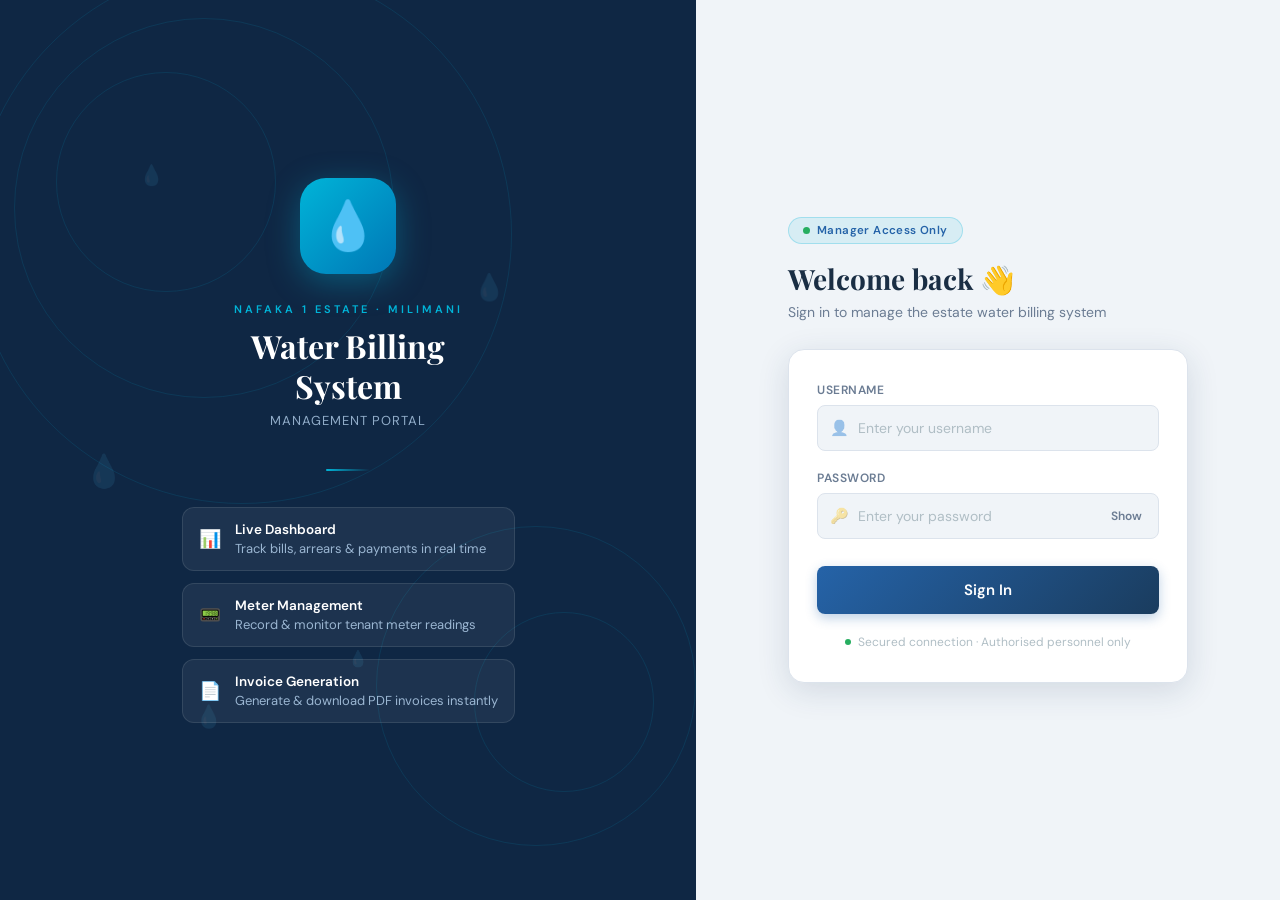
==== login.html @ 301ecf9f "first commit" ====
<!DOCTYPE html>
<html lang="en">
<head>
    <meta charset="UTF-8">
    <meta name="viewport" content="width=device-width, initial-scale=1.0">
    <title>Nafaka 1 Estate – Manager Login</title>
    <link href="https://fonts.googleapis.com/css2?family=Playfair+Display:wght@600;700&family=DM+Sans:wght@300;400;500;600&display=swap" rel="stylesheet">
    <style>
        /* ── uses the same design tokens as style.css ── */
        :root {
            --primary:       #1a3c5e;
            --primary-light: #2563a8;
            --accent:        #00b4d8;
            --success:       #27ae60;
            --danger:        #e74c3c;
            --bg:            #f0f4f8;
            --sidebar-bg:    #0f2744;
            --text-primary:  #1a2e44;
            --text-secondary:#6b7c93;
            --border:        #dce3ec;
            --card-bg:       #ffffff;
            --shadow:        0 2px 16px rgba(26,60,94,0.08);
            --shadow-lg:     0 8px 32px rgba(26,60,94,0.14);
            --radius:        12px;
        }

        *, *::before, *::after { box-sizing: border-box; margin: 0; padding: 0; }

        html, body {
            height: 100%; width: 100%;
            font-family: 'DM Sans', sans-serif;
            overflow: hidden;
        }

        /* ═══════════════════════════════════════════ */
        /*  FULL-PAGE SPLIT                            */
        /* ═══════════════════════════════════════════ */
        .login-page {
            display: flex;
            height: 100vh;
            width: 100vw;
        }

        /* ─── LEFT PANEL ─── */
        .left-panel {
            flex: 1.1;
            background: var(--sidebar-bg);
            display: flex;
            flex-direction: column;
            align-items: center;
            justify-content: center;
            padding: 3rem 2.5rem;
            position: relative;
            overflow: hidden;
        }

        /* Subtle animated rings */
        .ring {
            position: absolute;
            border-radius: 50%;
            border: 1px solid rgba(0,180,216,0.12);
            animation: expandRing 7s ease-out infinite;
            pointer-events: none;
        }
        .ring:nth-child(1){ width:220px; height:220px; top:8%;  left:8%;  animation-delay:0s; }
        .ring:nth-child(2){ width:380px; height:380px; top:2%;  left:2%;  animation-delay:1.2s; }
        .ring:nth-child(3){ width:540px; height:540px; top:-4%; left:-4%; animation-delay:2.4s; }
        .ring:nth-child(4){ width:180px; height:180px; bottom:12%; right:6%; animation-delay:0.6s; }
        .ring:nth-child(5){ width:320px; height:320px; bottom:6%; right:0%;  animation-delay:1.8s; }

        @keyframes expandRing {
            0%   { opacity:0.7; transform:scale(0.94); }
            100% { opacity:0;   transform:scale(1.07); }
        }

        /* Floating drops */
        .drop {
            position: absolute;
            font-size: 24px;
            opacity: 0.1;
            animation: floatUp 9s ease-in-out infinite;
            pointer-events: none;
        }
        .drop:nth-child(6)  { top:18%; left:20%; animation-delay:0s;   font-size:20px; }
        .drop:nth-child(7)  { top:50%; left:12%; animation-delay:2.5s; font-size:32px; }
        .drop:nth-child(8)  { top:72%; left:50%; animation-delay:5s;   font-size:16px; }
        .drop:nth-child(9)  { top:30%; left:68%; animation-delay:1.2s; font-size:26px; }
        .drop:nth-child(10) { top:78%; left:28%; animation-delay:3.5s; font-size:22px; }

        @keyframes floatUp {
            0%,100% { transform: translateY(0)   rotate(0deg); }
            50%      { transform: translateY(-20px) rotate(10deg); }
        }

        /* Left content */
        .left-content {
            position: relative;
            z-index: 2;
            text-align: center;
            color: #fff;
            max-width: 360px;
        }

        .left-emblem {
            width: 96px; height: 96px;
            background: linear-gradient(135deg, var(--accent), #0077b6);
            border-radius: 26px;
            display: flex;
            align-items: center;
            justify-content: center;
            font-size: 48px;
            margin: 0 auto 1.75rem;
            box-shadow: 0 8px 32px rgba(0,180,216,0.35);
            animation: popIn 0.7s cubic-bezier(0.34,1.56,0.64,1) both;
        }

        @keyframes popIn {
            from { opacity:0; transform:scale(0.4); }
            to   { opacity:1; transform:scale(1); }
        }

        .left-eyebrow {
            font-size: 11px;
            font-weight: 600;
            letter-spacing: 3px;
            text-transform: uppercase;
            color: var(--accent);
            margin-bottom: 10px;
        }

        .left-title {
            font-family: 'Playfair Display', serif;
            font-size: 32px;
            font-weight: 700;
            line-height: 1.25;
            color: #fff;
            margin-bottom: 6px;
        }

        .left-sub {
            font-size: 13px;
            color: rgba(168,196,224,0.85);
            letter-spacing: 1px;
            text-transform: uppercase;
            margin-bottom: 2.5rem;
        }

        .left-divider {
            width: 44px; height: 2px;
            background: linear-gradient(90deg, var(--accent), transparent);
            margin: 0 auto 2.25rem;
            border-radius: 2px;
        }

        /* Feature list */
        .features {
            display: flex;
            flex-direction: column;
            gap: 12px;
            text-align: left;
        }

        .feature {
            display: flex;
            align-items: center;
            gap: 14px;
            background: rgba(255,255,255,0.06);
            border: 1px solid rgba(255,255,255,0.1);
            border-radius: var(--radius);
            padding: 13px 16px;
            animation: slideInLeft 0.5s ease both;
        }
        .feature:nth-child(1){ animation-delay:0.3s; }
        .feature:nth-child(2){ animation-delay:0.45s; }
        .feature:nth-child(3){ animation-delay:0.6s; }

        @keyframes slideInLeft {
            from { opacity:0; transform:translateX(-18px); }
            to   { opacity:1; transform:translateX(0); }
        }

        .feature-icon { font-size: 18px; flex-shrink:0; }
        .feature-label { font-size: 13px; color: rgba(168,196,224,0.9); }
        .feature-label strong {
            display: block;
            font-weight: 600;
            font-size: 13.5px;
            color: #fff;
            margin-bottom: 2px;
        }

        /* ─── RIGHT PANEL ─── */
        .right-panel {
            flex: 0.9;
            background: var(--bg);
            display: flex;
            align-items: center;
            justify-content: center;
            padding: 2.5rem 2.5rem;
            overflow-y: auto;
        }

        .form-wrap {
            width: 100%;
            max-width: 400px;
            animation: slideInRight 0.55s cubic-bezier(0.22,1,0.36,1) 0.1s both;
        }

        @keyframes slideInRight {
            from { opacity:0; transform:translateX(20px); }
            to   { opacity:1; transform:translateX(0); }
        }

        /* Welcome text above card */
        .form-intro { margin-bottom: 1.75rem; }

        .form-badge {
            display: inline-flex;
            align-items: center;
            gap: 7px;
            background: rgba(0,180,216,0.1);
            color: var(--primary-light);
            border: 1px solid rgba(0,180,216,0.25);
            border-radius: 30px;
            padding: 5px 14px;
            font-size: 11.5px;
            font-weight: 600;
            letter-spacing: 0.4px;
            margin-bottom: 1rem;
        }

        .badge-dot {
            width: 7px; height: 7px;
            background: var(--success);
            border-radius: 50%;
            animation: pulseDot 2s infinite;
        }

        @keyframes pulseDot {
            0%,100% { box-shadow: 0 0 0 2px rgba(39,174,96,0.25); }
            50%      { box-shadow: 0 0 0 6px rgba(39,174,96,0.08); }
        }

        .form-intro h1 {
            font-family: 'Playfair Display', serif;
            font-size: 28px;
            font-weight: 700;
            color: var(--text-primary);
            margin-bottom: 6px;
        }

        .form-intro p {
            font-size: 14px;
            color: var(--text-secondary);
        }

        /* Card */
        .form-card {
            background: var(--card-bg);
            border-radius: 16px;
            box-shadow: var(--shadow-lg);
            padding: 2rem 1.75rem;
            border: 1px solid var(--border);
        }

        /* Error */
        .error-box {
            display: none;
            align-items: center;
            gap: 10px;
            background: #fdf3f2;
            border: 1px solid #f5c6c6;
            border-radius: 10px;
            padding: 11px 14px;
            font-size: 13px;
            color: var(--danger);
            margin-bottom: 1.25rem;
        }
        .error-box.show {
            display: flex;
            animation: shake 0.4s ease;
        }

        @keyframes shake {
            0%,100%{transform:translateX(0)}
            20%    {transform:translateX(-5px)}
            40%    {transform:translateX(5px)}
            60%    {transform:translateX(-3px)}
            80%    {transform:translateX(3px)}
        }

        /* Form groups — same label style as style.css modals */
        .f-group { margin-bottom: 1.2rem; }

        .f-group label {
            display: block;
            font-size: 12px;
            font-weight: 600;
            color: var(--text-secondary);
            margin-bottom: 7px;
            text-transform: uppercase;
            letter-spacing: 0.5px;
        }

        .f-input-wrap { position: relative; }

        .f-icon {
            position: absolute;
            left: 13px; top: 50%;
            transform: translateY(-50%);
            font-size: 15px;
            opacity: 0.4;
            pointer-events: none;
        }

        .f-input {
            width: 100%;
            height: 46px;
            padding: 0 14px 0 40px;
            border: 1px solid var(--border);
            border-radius: 8px;
            font-family: 'DM Sans', sans-serif;
            font-size: 14px;
            color: var(--text-primary);
            background: var(--bg);
            outline: none;
            transition: border-color 0.2s, box-shadow 0.2s, background 0.2s;
        }
        .f-input::placeholder { color: #b0bec5; }
        .f-input:focus {
            border-color: var(--accent);
            background: #fff;
            box-shadow: 0 0 0 3px rgba(0,180,216,0.1);
        }
        .f-input.pw { padding-right: 60px; }

        .pw-toggle {
            position: absolute;
            right: 11px; top: 50%;
            transform: translateY(-50%);
            background: none; border: none;
            cursor: pointer;
            font-family: 'DM Sans', sans-serif;
            font-size: 12px; font-weight: 600;
            color: var(--text-secondary);
            padding: 4px 6px; border-radius: 6px;
            transition: color 0.15s;
        }
        .pw-toggle:hover { color: var(--accent); }

        /* Submit — matches btn-primary from style.css */
        .submit-btn {
            width: 100%;
            height: 48px;
            background: linear-gradient(135deg, var(--primary-light), var(--primary));
            color: #fff;
            border: none;
            border-radius: 8px;
            font-family: 'DM Sans', sans-serif;
            font-size: 15px;
            font-weight: 600;
            cursor: pointer;
            margin-top: 0.5rem;
            box-shadow: 0 4px 12px rgba(37,99,168,0.3);
            transition: opacity 0.2s, transform 0.15s, box-shadow 0.2s;
            position: relative; overflow: hidden;
        }
        .submit-btn::after {
            content:'';
            position:absolute; inset:0;
            background: linear-gradient(120deg,transparent 30%,rgba(255,255,255,0.18) 50%,transparent 70%);
            transform: translateX(-100%);
            transition: transform 0.55s;
        }
        .submit-btn:hover:not(:disabled)::after { transform: translateX(100%); }
        .submit-btn:hover:not(:disabled) {
            opacity: 0.92;
            box-shadow: 0 6px 16px rgba(37,99,168,0.4);
            transform: translateY(-1px);
        }
        .submit-btn:active:not(:disabled) { transform: scale(0.985); }
        .submit-btn:disabled { opacity: 0.5; cursor: not-allowed; }

        .spinner {
            display: inline-block;
            width: 15px; height: 15px;
            border: 2px solid rgba(255,255,255,0.4);
            border-top-color: #fff;
            border-radius: 50%;
            animation: spin 0.7s linear infinite;
            vertical-align: middle;
            margin-right: 8px;
        }
        @keyframes spin { to{ transform:rotate(360deg); } }

        .secure-note {
            display: flex;
            align-items: center;
            justify-content: center;
            gap: 7px;
            margin-top: 1.25rem;
            font-size: 12px;
            color: #b0bec5;
        }
        .secure-dot { width:6px; height:6px; border-radius:50%; background:var(--success); flex-shrink:0; }

        /* ─── SUCCESS STATE ─── */
        .success-view { display:none; }
        .success-view.show { display:block; }

        .success-ring {
            width: 68px; height: 68px;
            background: linear-gradient(135deg, var(--success), #1a9950);
            border-radius: 50%;
            display: flex; align-items:center; justify-content:center;
            font-size: 32px; color: #fff;
            margin: 0 auto 1.25rem;
            box-shadow: 0 6px 24px rgba(39,174,96,0.35);
            animation: popIn 0.45s cubic-bezier(0.34,1.56,0.64,1);
        }

        .success-view h3 {
            font-family: 'Playfair Display', serif;
            font-size: 21px; color: var(--text-primary);
            text-align:center; margin-bottom: 8px;
        }
        .success-view p {
            font-size: 14px; color: var(--text-secondary);
            text-align:center; margin-bottom: 1.75rem; line-height:1.6;
        }

        .go-btn {
            display: flex;
            align-items: center;
            justify-content: center;
            width: 100%;
            height: 48px;
            background: linear-gradient(135deg, var(--success), #1a9950);
            color: #fff;
            border-radius: 8px;
            font-family: 'DM Sans', sans-serif;
            font-size: 14.5px; font-weight: 600;
            text-decoration: none;
            box-shadow: 0 4px 12px rgba(39,174,96,0.3);
            transition: opacity 0.2s, transform 0.15s;
        }
        .go-btn:hover { opacity:0.88; transform:translateY(-1px); }

        .progress-bar {
            height: 3px; background: var(--border);
            border-radius: 99px; margin-top: 1.5rem; overflow:hidden;
        }
        .progress-fill {
            height:100%;
            background: linear-gradient(90deg, var(--success), var(--accent));
            border-radius:99px;
            animation: fillBar 2.5s linear forwards;
        }
        @keyframes fillBar { from{width:0%} to{width:100%} }

        /* Responsive */
        @media (max-width: 768px) {
            .left-panel { display: none; }
            .right-panel { flex:1; background:#fff; padding:2rem 1.5rem; }
        }
    </style>
</head>
<body>

<div class="login-page">

    <!-- ════════════════════════════════════ -->
    <!--  LEFT PANEL                          -->
    <!-- ════════════════════════════════════ -->
    <div class="left-panel">
        <div class="ring"></div>
        <div class="ring"></div>
        <div class="ring"></div>
        <div class="ring"></div>
        <div class="ring"></div>
        <div class="drop">💧</div>
        <div class="drop">💧</div>
        <div class="drop">💧</div>
        <div class="drop">💧</div>
        <div class="drop">💧</div>

        <div class="left-content">
            <div class="left-emblem">💧</div>
            <div class="left-eyebrow">Nafaka 1 Estate · Milimani</div>
            <div class="left-title">Water Billing<br>System</div>
            <div class="left-sub">Management Portal</div>
            <div class="left-divider"></div>

            <div class="features">
                <div class="feature">
                    <span class="feature-icon">📊</span>
                    <div class="feature-label">
                        <strong>Live Dashboard</strong>
                        Track bills, arrears &amp; payments in real time
                    </div>
                </div>
                <div class="feature">
                    <span class="feature-icon">📟</span>
                    <div class="feature-label">
                        <strong>Meter Management</strong>
                        Record &amp; monitor tenant meter readings
                    </div>
                </div>
                <div class="feature">
                    <span class="feature-icon">📄</span>
                    <div class="feature-label">
                        <strong>Invoice Generation</strong>
                        Generate &amp; download PDF invoices instantly
                    </div>
                </div>
            </div>
        </div>
    </div>

    <!-- ════════════════════════════════════ -->
    <!--  RIGHT PANEL                         -->
    <!-- ════════════════════════════════════ -->
    <div class="right-panel">
        <div class="form-wrap">

            <div class="form-intro">
                <div class="form-badge">
                    <div class="badge-dot"></div>
                    Manager Access Only
                </div>
                <h1>Welcome back 👋</h1>
                <p>Sign in to manage the estate water billing system</p>
            </div>

            <!-- LOGIN FORM CARD -->
            <div class="form-card" id="loginForm">

                <div class="error-box" id="errorBox">
                    <span>⚠️</span>
                    <span id="errorText">Invalid username or password.</span>
                </div>

                <div class="f-group">
                    <label for="username">Username</label>
                    <div class="f-input-wrap">
                        <span class="f-icon">👤</span>
                        <input type="text" id="username" class="f-input"
                               placeholder="Enter your username"
                               autocomplete="username">
                    </div>
                </div>

                <div class="f-group">
                    <label for="password">Password</label>
                    <div class="f-input-wrap">
                        <span class="f-icon">🔑</span>
                        <input type="password" id="password" class="f-input pw"
                               placeholder="Enter your password"
                               autocomplete="current-password">
                        <button class="pw-toggle" type="button" id="pwBtn" onclick="togglePw()">Show</button>
                    </div>
                </div>

                <button class="submit-btn" id="loginBtn" onclick="handleLogin()">
                    Sign In
                </button>

                <div class="secure-note">
                    <div class="secure-dot"></div>
                    Secured connection · Authorised personnel only
                </div>
            </div>

            <!-- SUCCESS VIEW -->
            <div class="success-view" id="successView">
                <div class="form-card">
                    <div class="success-ring">✓</div>
                    <h3>Access Granted!</h3>
                    <p>Welcome back, Manager!<br>Loading your dashboard now...</p>
                    <a href="index.html" class="go-btn">Go to Dashboard →</a>
                    <div class="progress-bar"><div class="progress-fill"></div></div>
                </div>
            </div>

        </div>
    </div>
</div>

<script>
    // ── Already logged in? Skip straight to dashboard ──
    if (sessionStorage.getItem('nafaka_auth_token')) {
        window.location.replace('index.html');
    }

    async function handleLogin() {
        const username = document.getElementById('username').value.trim();
        const password = document.getElementById('password').value;
        const btn      = document.getElementById('loginBtn');
        const errBox   = document.getElementById('errorBox');
        const errText  = document.getElementById('errorText');

        errBox.classList.remove('show');

        if (!username || !password) {
            errText.textContent = 'Please enter both username and password.';
            errBox.classList.add('show');
            return;
        }

        btn.disabled = true;
        btn.innerHTML = '<span class="spinner"></span>Signing in...';

        try {
            const res = await fetch('http://localhost:8085/auth/login', {
                method:  'POST',
                headers: { 'Content-Type': 'application/json' },
                body:    JSON.stringify({ username, password })
            });

            if (res.ok) {
                const data = await res.json();
                sessionStorage.setItem('nafaka_auth_token', data.token);
                sessionStorage.setItem('nafaka_username',   data.username || username);

                document.getElementById('loginForm').style.display = 'none';
                document.getElementById('successView').classList.add('show');
                setTimeout(() => { window.location.href = 'index.html'; }, 2500);

            } else {
                const msg = await res.text();
                errText.textContent = msg || 'Invalid username or password. Please try again.';
                errBox.classList.add('show');
                document.getElementById('password').value = '';
                btn.disabled = false;
                btn.innerHTML = 'Sign In';
            }
        } catch (e) {
            errText.textContent = 'Cannot reach server. Is your backend running on port 8085?';
            errBox.classList.add('show');
            btn.disabled = false;
            btn.innerHTML = 'Sign In';
        }
    }

    function togglePw() {
        const input = document.getElementById('password');
        const btn   = document.getElementById('pwBtn');
        input.type  = input.type === 'password' ? 'text' : 'password';
        btn.textContent = input.type === 'password' ? 'Show' : 'Hide';
    }

    document.addEventListener('keydown', e => {
        if (e.key === 'Enter') handleLogin();
    });
</script>

</body>
</html>
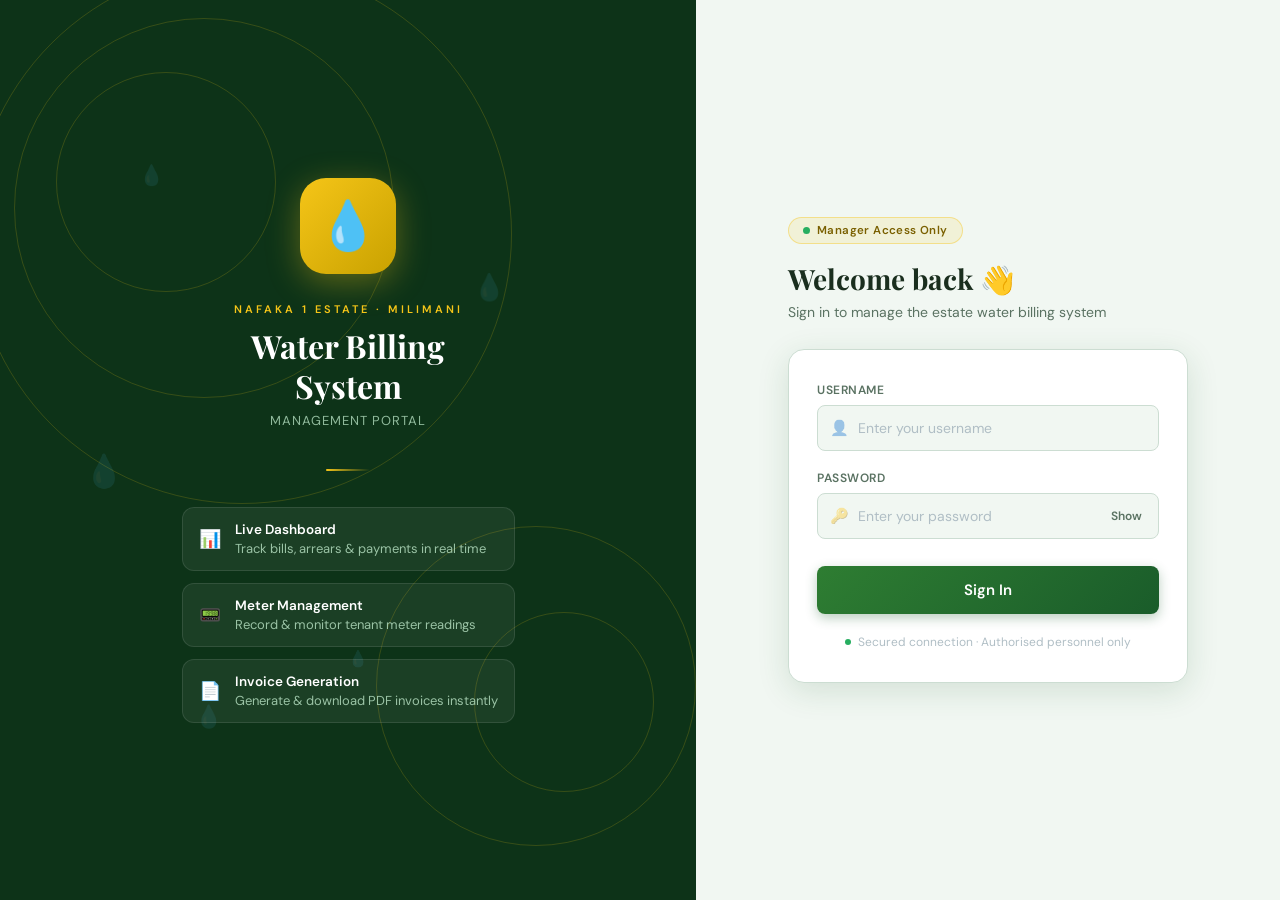
==== commit e792ba66: "Fixed edit reading modal and reports" ====
--- a/login.html
+++ b/login.html
@@ -8,19 +8,19 @@
     <style>
         /* ── uses the same design tokens as style.css ── */
         :root {
-            --primary:       #1a3c5e;
-            --primary-light: #2563a8;
-            --accent:        #00b4d8;
+            --primary:       #1a5c2a;
+            --primary-light: #2e7d32;
+            --accent:        #f5c518;
             --success:       #27ae60;
             --danger:        #e74c3c;
-            --bg:            #f0f4f8;
-            --sidebar-bg:    #0f2744;
-            --text-primary:  #1a2e44;
-            --text-secondary:#6b7c93;
-            --border:        #dce3ec;
+            --bg:            #f1f7f2;
+            --sidebar-bg:    #0d3318;
+            --text-primary:  #1a2e1e;
+            --text-secondary:#5a7262;
+            --border:        #ccddd2;
             --card-bg:       #ffffff;
-            --shadow:        0 2px 16px rgba(26,60,94,0.08);
-            --shadow-lg:     0 8px 32px rgba(26,60,94,0.14);
+            --shadow:        0 2px 16px rgba(26,92,42,0.08);
+            --shadow-lg:     0 8px 32px rgba(26,92,42,0.14);
             --radius:        12px;
         }
 
@@ -58,7 +58,7 @@
         .ring {
             position: absolute;
             border-radius: 50%;
-            border: 1px solid rgba(0,180,216,0.12);
+            border: 1px solid rgba(245,197,24,0.18);
             animation: expandRing 7s ease-out infinite;
             pointer-events: none;
         }
@@ -103,14 +103,14 @@
 
         .left-emblem {
             width: 96px; height: 96px;
-            background: linear-gradient(135deg, var(--accent), #0077b6);
+            background: linear-gradient(135deg, var(--accent), #c9a200);
             border-radius: 26px;
             display: flex;
             align-items: center;
             justify-content: center;
             font-size: 48px;
             margin: 0 auto 1.75rem;
-            box-shadow: 0 8px 32px rgba(0,180,216,0.35);
+            box-shadow: 0 8px 32px rgba(245,197,24,0.35);
             animation: popIn 0.7s cubic-bezier(0.34,1.56,0.64,1) both;
         }
 
@@ -139,7 +139,7 @@
 
         .left-sub {
             font-size: 13px;
-            color: rgba(168,196,224,0.85);
+            color: rgba(168,210,180,0.85);
             letter-spacing: 1px;
             text-transform: uppercase;
             margin-bottom: 2.5rem;
@@ -180,7 +180,7 @@
         }
 
         .feature-icon { font-size: 18px; flex-shrink:0; }
-        .feature-label { font-size: 13px; color: rgba(168,196,224,0.9); }
+        .feature-label { font-size: 13px; color: rgba(168,210,180,0.9); }
         .feature-label strong {
             display: block;
             font-weight: 600;
@@ -218,9 +218,9 @@
             display: inline-flex;
             align-items: center;
             gap: 7px;
-            background: rgba(0,180,216,0.1);
-            color: var(--primary-light);
-            border: 1px solid rgba(0,180,216,0.25);
+            background: rgba(245,197,24,0.12);
+            color: #7a6000;
+            border: 1px solid rgba(245,197,24,0.4);
             border-radius: 30px;
             padding: 5px 14px;
             font-size: 11.5px;
@@ -289,7 +289,7 @@
             80%    {transform:translateX(3px)}
         }
 
-        /* Form groups — same label style as style.css modals */
+        /* Form groups */
         .f-group { margin-bottom: 1.2rem; }
 
         .f-group label {
@@ -330,7 +330,7 @@
         .f-input:focus {
             border-color: var(--accent);
             background: #fff;
-            box-shadow: 0 0 0 3px rgba(0,180,216,0.1);
+            box-shadow: 0 0 0 3px rgba(245,197,24,0.2);
         }
         .f-input.pw { padding-right: 60px; }
 
@@ -348,7 +348,7 @@
         }
         .pw-toggle:hover { color: var(--accent); }
 
-        /* Submit — matches btn-primary from style.css */
+        /* Submit */
         .submit-btn {
             width: 100%;
             height: 48px;
@@ -361,7 +361,7 @@
             font-weight: 600;
             cursor: pointer;
             margin-top: 0.5rem;
-            box-shadow: 0 4px 12px rgba(37,99,168,0.3);
+            box-shadow: 0 4px 12px rgba(26,92,42,0.3);
             transition: opacity 0.2s, transform 0.15s, box-shadow 0.2s;
             position: relative; overflow: hidden;
         }
@@ -375,7 +375,7 @@
         .submit-btn:hover:not(:disabled)::after { transform: translateX(100%); }
         .submit-btn:hover:not(:disabled) {
             opacity: 0.92;
-            box-shadow: 0 6px 16px rgba(37,99,168,0.4);
+            box-shadow: 0 6px 16px rgba(26,92,42,0.4);
             transform: translateY(-1px);
         }
         .submit-btn:active:not(:disabled) { transform: scale(0.985); }
@@ -611,7 +611,7 @@
         btn.innerHTML = '<span class="spinner"></span>Signing in...';
 
         try {
-            const res = await fetch('http://localhost:8085/auth/login', {
+            const res = await fetch('https://waterbilling-backend-production.up.railway.app/auth/login', {
                 method:  'POST',
                 headers: { 'Content-Type': 'application/json' },
                 body:    JSON.stringify({ username, password })
@@ -648,11 +648,11 @@
         input.type  = input.type === 'password' ? 'text' : 'password';
         btn.textContent = input.type === 'password' ? 'Show' : 'Hide';
     }
-
+s
     document.addEventListener('keydown', e => {
         if (e.key === 'Enter') handleLogin();
     });
 </script>
 
 </body>
-</html>
+</html>
